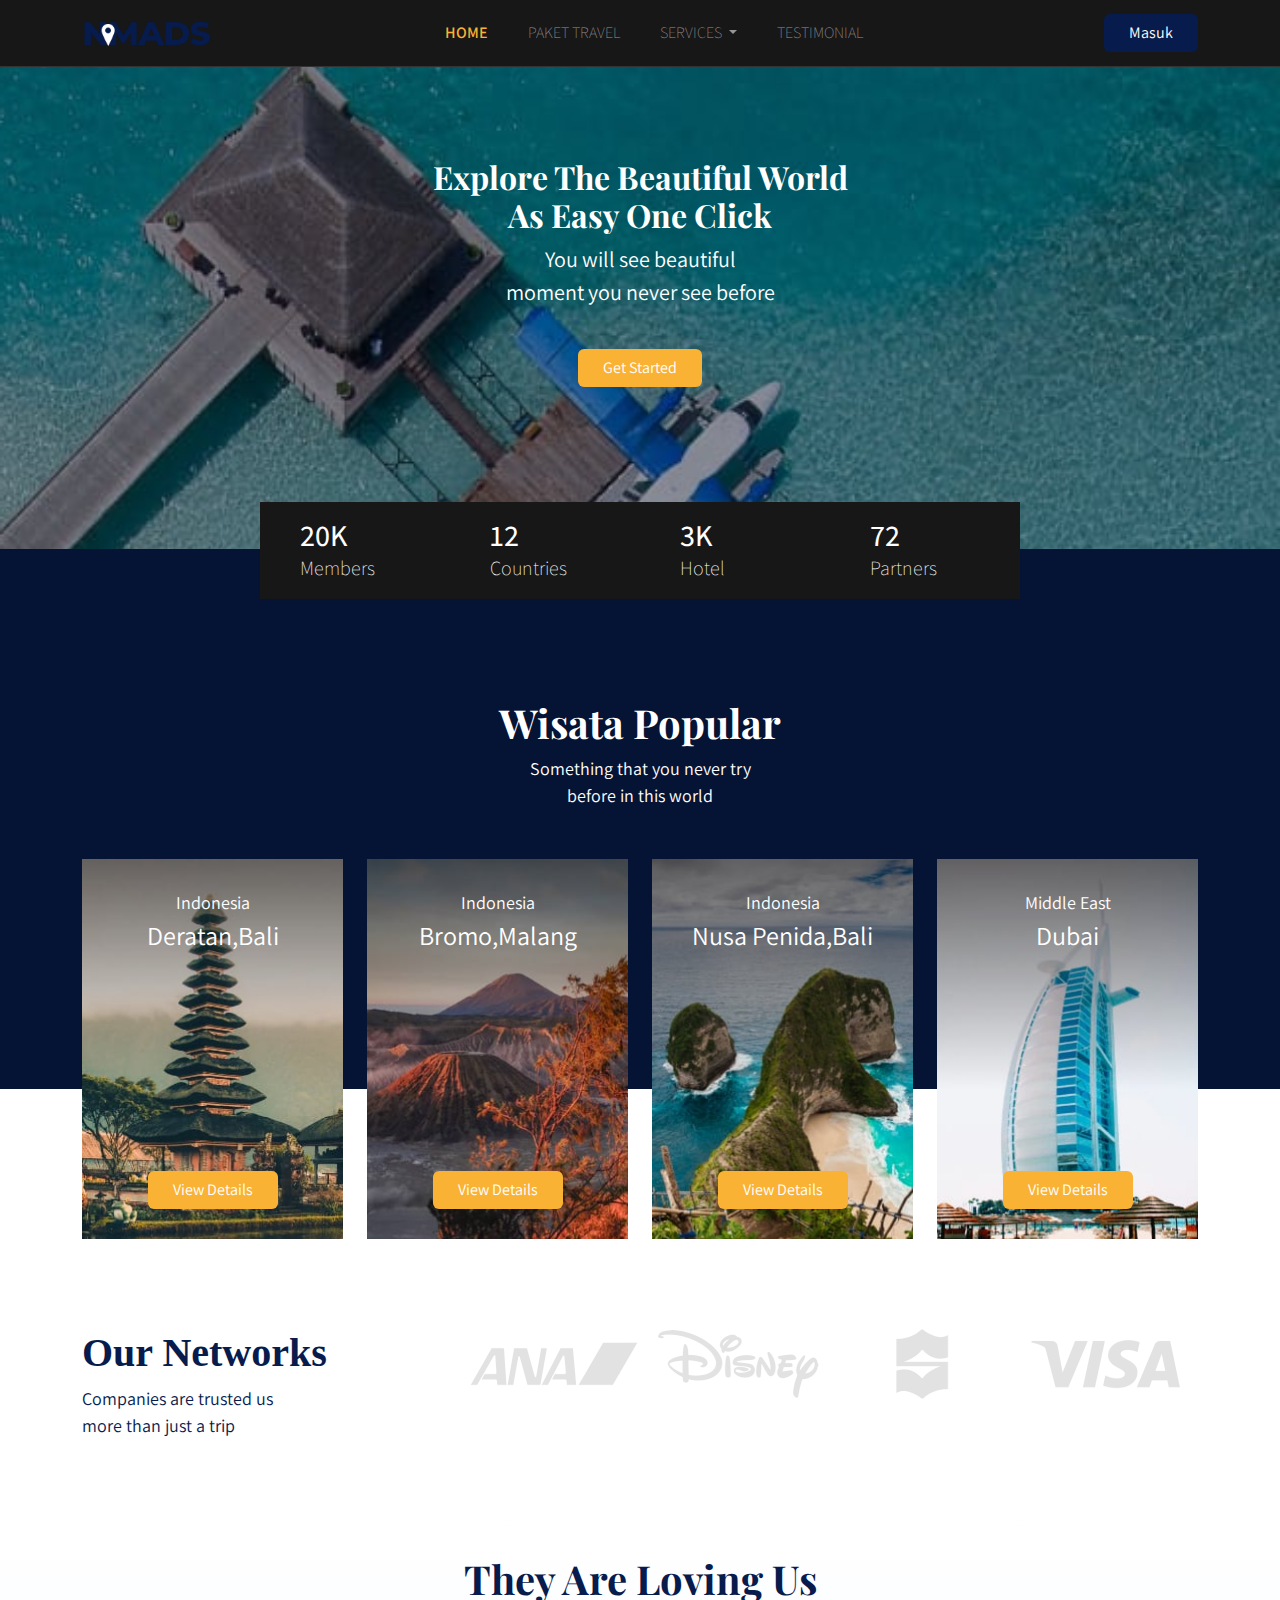
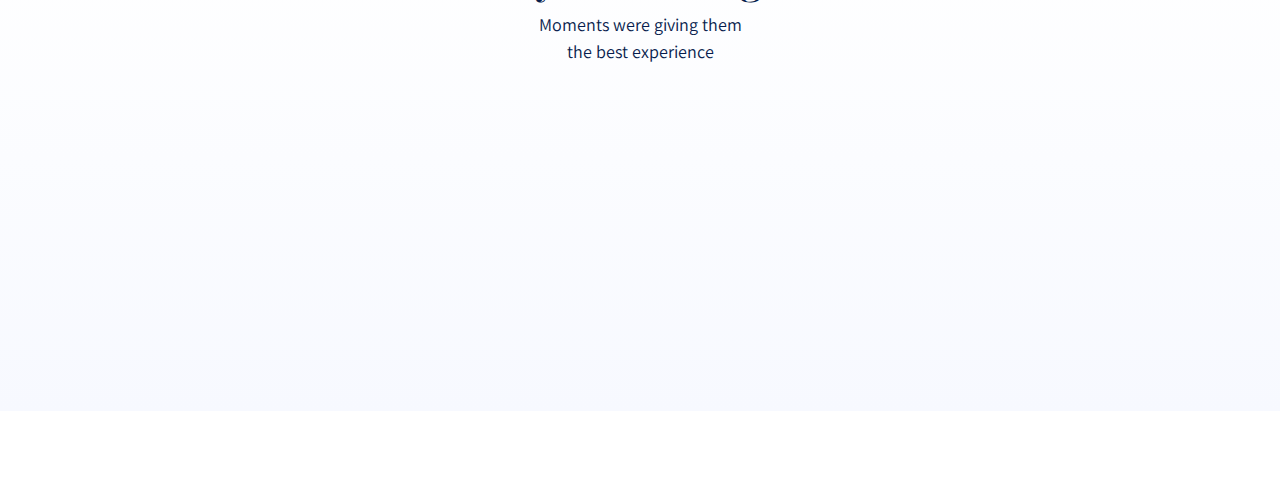
==== index.html @ 22f7c742 "h2 style-heading" ====
<!doctype html>
<html lang="en">

<head>
    <!-- Required meta tags -->
    <meta charset="utf-8">
    <meta name="viewport" content="width=device-width, initial-scale=1, shrink-to-fit=no">

    <!-- Bootstrap CSS -->
    <link rel="stylesheet" href="frontend/libraries/bootstrap/css/bootstrap.css">

    
    <!-- main scss -->
    <link rel="stylesheet" href="frontend/styles/main.css">

    <style>
@import url('https://fonts.googleapis.com/css2?family=Assistant:wght@200..800&family=Playfair+Display:ital,wght@0,400..900;1,400..900&display=swap');
</style>




    <!-- Font Awesome -->
    <link rel="stylesheet" href="frontend/libraries/bootstrap/css/all.css">

    <!-- my css -->
    <link rel="stylesheet" href="frontend/libraries/bootstrap/css/style.css">

    <title>Nomads Travel</title>
</head>

<body>
    <!-- Navbar -->
    <nav class="navbar navbar-expand-lg navbar-dark fixed-top">
        <div class="container">
            <a class="navbar-brand" href="#">
                <img src="frontend/images/logo@2x.png" alt="Nomads Travel">
            </a>
            <button class="navbar-toggler" type="button" data-toggle="collapse" data-target="#navbarNav"
                aria-controls="navbarNav" aria-expanded="false" aria-label="Toggle navigation">
                <span class="navbar-toggler-icon"></span>
            </button>
            <div class="collapse navbar-collapse" id="navbarNav">
                <ul class="navbar-nav text-uppercase mx-auto">
                    <li class="nav-item active">
                        <a class="nav-link" href="index.html">Home</a>
                    </li>
                    <li class="nav-item">
                        <a class="nav-link" href="#">Paket Travel</a>
                    </li>
                    <li class="nav-item dropdown">
          <a class="nav-link dropdown-toggle" href="#" role="button" data-bs-toggle="dropdown" aria-expanded="false">
            Services
          </a>
          <ul class="dropdown-menu">
            <li><a class="dropdown-item" href="#">Action</a></li>
            <li><a class="dropdown-item" href="#">Another action</a></li>
            <li><hr class="dropdown-divider"></li>
            <li><a class="dropdown-item" href="#">Something else here</a></li>
          </ul>
        </li>
                    <li class="nav-item">
                        <a class="nav-link" href="#">Testimonial</a>
                    </li>
                </ul>
                <!-- Mobile Button -->
                <form  class="form-inline d-sm-block d-md-none">
                    <button class="btn btn-login  my-2 my-sm-0">
                        Masuk
                    </button>
                </form>
                <!-- akhir mobile button -->
                <!-- Desktop Button -->
                <form  class="form-inline my-2 my-lg-0 d-none d-md-block">
                    <button class="btn btn-login btn-navbar-right my-2 my-sm-0 px-4">
                        Masuk
                    </button>
                </form>
                <!-- Akhir Desktop Button -->
            </div>
        </div>
    </nav>
    <!-- Akhir Navbar -->

   
    <!-- header -->
    <section class="header text-center">
        <div class="container">
            <div class="row" style="margin-top: 100px;">
                <div class="col">
                    <h3>Explore The Beautiful World 
                        <br>
                        As Easy One Click</h3>
                    <p>You will see beautiful
                        <br>
moment you never see before</p>
<a href="#" class="btn btn-get-started px-4 mt-4">Get Started</a>
                </div>
            </div>
        </div>
    </section>


    <main>
        <div class="container">
            <section class="section-stats row justify-content-center" id="stats">
                <div class="col-3 col-md-2 stats-detail">
                    <h2>20K</h2>
                    <p>Members</p>
                </div>
                <!-- 2 -->
                 <div class="col-3 col-md-2 stats-detail">
                    <h2>12</h2>
                    <p>Countries</p>
                </div>
                <!-- 3 -->
                 <div class="col-3 col-md-2 stats-detail">
                    <h2>3K</h2>
                    <p>Hotel</p>
                </div>
                <!-- 4 -->
                 <div class="col-3 col-md-2 stats-detail">
                    <h2>72</h2>
                    <p>Partners</p>
                </div>
            </section>
        </div>

        <section class="section-popular" id="popular">
            <div class="container">
                <div class="row">
                    <div class="col text-center section-popular-heading">
                        <h2>Wisata Popular</h2>
                        <p>Something that you never try
                        <br>before in this world</p>
                    </div>
                </div>
            </div>
        </section>

        <section class="section-popular-content" id="popularContent">
            <div class="container">
                <div class="section-popular-travel row justify-content-center">
                    <div class="col-sm-6 col-md-4 col-lg-3">
                        <div class="card-travel text-center d-flex flex-column" style="background-image: url('frontend/images/travel-1.jpg');">
                            <div class="travel-country">Indonesia</div>
                            <div class="travel-location">Deratan,Bali</div>
                            <div class="travel-button mt-auto">
                                <a href="#" class="btn btn-travel-details px-4">View Details</a>
                            </div>
                        </div>
                    </div>
                    <!-- 2 -->
                    <div class="col-sm-6 col-md-4 col-lg-3">
                        <div class="card-travel text-center d-flex flex-column" style="background-image: url('frontend/images/travel-2.jpg');">
                            <div class="travel-country">Indonesia</div>
                            <div class="travel-location">Bromo,Malang</div>
                            <div class="travel-button mt-auto">
                                <a href="#" class="btn btn-travel-details px-4">View Details</a>
                            </div>
                        </div>
                    </div>
                    <!-- 3 -->
                    <div class="col-sm-6 col-md-4 col-lg-3">
                        <div class="card-travel text-center d-flex flex-column" style="background-image: url('frontend/images/travel-3.jpg');">
                            <div class="travel-country">Indonesia</div>
                            <div class="travel-location">Nusa Penida,Bali</div>
                            <div class="travel-button mt-auto">
                                <a href="#" class="btn btn-travel-details px-4">View Details</a>
                            </div>
                        </div>
                    </div>
                    <!-- 4 -->
                    <div class="col-sm-6 col-md-4 col-lg-3">
                        <div class="card-travel text-center d-flex flex-column" style="background-image: url('frontend/images/travel-4.jpg');">
                            <div class="travel-country">Middle East</div>
                            <div class="travel-location">Dubai</div>
                            <div class="travel-button mt-auto">
                                <a href="#" class="btn btn-travel-details px-4">View Details</a>
                            </div>
                        </div>
                    </div>
                </div>
            </div>
        </section>


        <section class="section-network">
            <div class="container">
                <div class="row">
                    <div class="col-md-4">
                        <h2>Our Networks</h2>
                        <p>Companies are trusted us
                            <br />
                    more than just a trip</p>
                    </div>
                    <div class="col-md-8 text-center">
                        <img src="frontend/images/partner.png" alt="Logo Partner" class="img-partner">
                    </div>
                </div>
            </div>
        </section>

        <section class="section-testimonial-heading">
            <div class="container">
                <div class="row">
                    <col class="col text-center">
                    <h2>They Are Loving Us</h2>
                    <p>Moments were giving them 
                        <br />
                        the best experience</p>
                </div>
            </div>
        </section>

       

    </main>

    <!-- akhir  header -->


    


    



    






    <!-- Optional JavaScript -->
    <!-- jQuery first, then Popper.js, then Bootstrap JS -->
    <script src="https://code.jquery.com/jquery-3.5.1.slim.min.js"
        integrity="sha384-DfXdz2htPH0lsSSs5nCTpuj/zy4C+OGpamoFVy38MVBnE+IbbVYUew+OrCXaRkfj"
        crossorigin="anonymous"></script>
    <script src="https://cdn.jsdelivr.net/npm/popper.js@1.16.1/dist/umd/popper.min.js"
        integrity="sha384-9/reFTGAW83EW2RDu2S0VKaIzap3H66lZH81PoYlFhbGU+6BZp6G7niu735Sk7lN"
        crossorigin="anonymous"></script>
    <script src="https://stackpath.bootstrapcdn.com/bootstrap/4.5.2/js/bootstrap.min.js"
        integrity="sha384-B4gt1jrGC7Jh4AgTPSdUtOBvfO8shuf57BaghqFfPlYxofvL8/KUEfYiJOMMV+rV"
        crossorigin="anonymous"></script>
    <script src="frontend/libraries/bootstrap/js/all.js"></script>

</body>

</html>
---- frontend/styles/main.css ----
body {
  background-color: #ffffff;
  font-family: "Assistant", sans-serif;
  color: #071C4D;
}

.navbar {
  background-color: #171717;
  border-bottom: 1px solid #333;
}

.navbar-brand img {
  max-height: 40px;
}

.nav-item {
  margin-right: 24px;
  font-weight: 200;
}

.nav-item.active a {
  color: #F9B234 !important;
  font-weight: 600;
}

.nav-link span {
  color: #F9B234;
  font-weight: 600;
}

.btn -navbar-right {
  margin-top: -10px !important;
  margin-bottom: -8px !important;
  margin-right: -18px !important;
  height: 70px;
  border-radius: 0;
}

.btn-login {
  background-color: #071C4D;
  color: #fff;
}
.btn-login:hover {
  background-color: #1e3371;
  color: #fff;
}

.header {
  padding: 148px 0 165px;
  margin-top: -90px;
  background-image: url("../images/header-background.jpg");
  background-size: cover;
}
.header h3, .header p {
  color: #fff;
}
.header h3 {
  font-family: "Playfair Display", serif;
  font-weight: bold;
  font-size: 32px;
}
.header p {
  font-size: 22px;
}
.header .btn-get-started {
  background-color: #F9B234;
  color: #fff;
}
.header .btn-get-started:hover {
  background-color: #FFAA69;
  color: #fff;
}

.section-stats {
  margin-top: -50px;
}
.section-stats .stats-detail {
  padding-top: 15px;
  background-color: #171717;
  padding-left: 40px;
  color: white;
}
.section-stats h2 {
  font-size: 30px;
  margin-bottom: 0;
}
.section-stats p {
  font-size: 20px;
  font-weight: lighter;
}

.section-popular {
  min-height: 540px;
  background-color: #051334;
  margin-top: -50px;
  margin-bottom: -230px;
}
.section-popular .section-popular-heading {
  margin-top: 150px;
}
.section-popular .section-popular-heading h2, .section-popular .section-popular-heading p {
  color: #fff;
}
.section-popular .section-popular-heading h2 {
  font-family: "Playfair Display", serif;
  font-weight: bold;
  font-size: 40px;
}
.section-popular .section-popular-heading p {
  font-size: 18px;
}

.section-popular-content .section-popular-travel .card-travel {
  min-height: 380px;
  background-color: #000;
  color: #fff;
  padding: 30px;
  background-size: cover;
  margin-bottom: 20px;
}
.section-popular-content .section-popular-travel .travel-country {
  font-size: 18px;
  color: #fff;
}
.section-popular-content .section-popular-travel .travel-location {
  font-size: 26px;
  color: #fff;
}
.section-popular-content .section-popular-travel .travel-button .btn-travel-details {
  background-color: #F9B234;
  color: #fff;
}
.section-popular-content .section-popular-travel .travel-button .btn-travel-details:hover {
  background-color: #FFAe6f;
  color: #fff;
}

.section-network {
  background-color: #fff;
  margin-top: -170px;
  padding-top: 240px;
  margin-bottom: 50px;
}
.section-network h2 {
  font-family: "PlayfairDisplay", serif;
  font-weight: bold;
  font-size: 40px;
}
.section-network p {
  font-size: 18px;
}
.section-network img {
  max-width: 100%;
}

.section-testimonial-heading {
  background: linear-gradient(#fff 0%, #f7f9ff 100%);
  padding-top: 50px;
  min-height: 506px;
}
.section-testimonial-heading h2 {
  font-family: "Playfair Display", serif;
  font-weight: bold;
  font-size: 40px;
  text-align: center;
}
.section-testimonial-heading p {
  font-size: 18px;
  text-align: center;
}

.section-testimonial-heading {
  background: linear-gradient(#fff 0%, #f7f9ff 100%);
  padding-top: 50px;
  min-height: 506px;
}
.section-testimonial-heading h2 {
  font-family: "Playfair Display", serif;
  font-weight: bold;
  font-size: 40px;
}/*# sourceMappingURL=main.css.map */
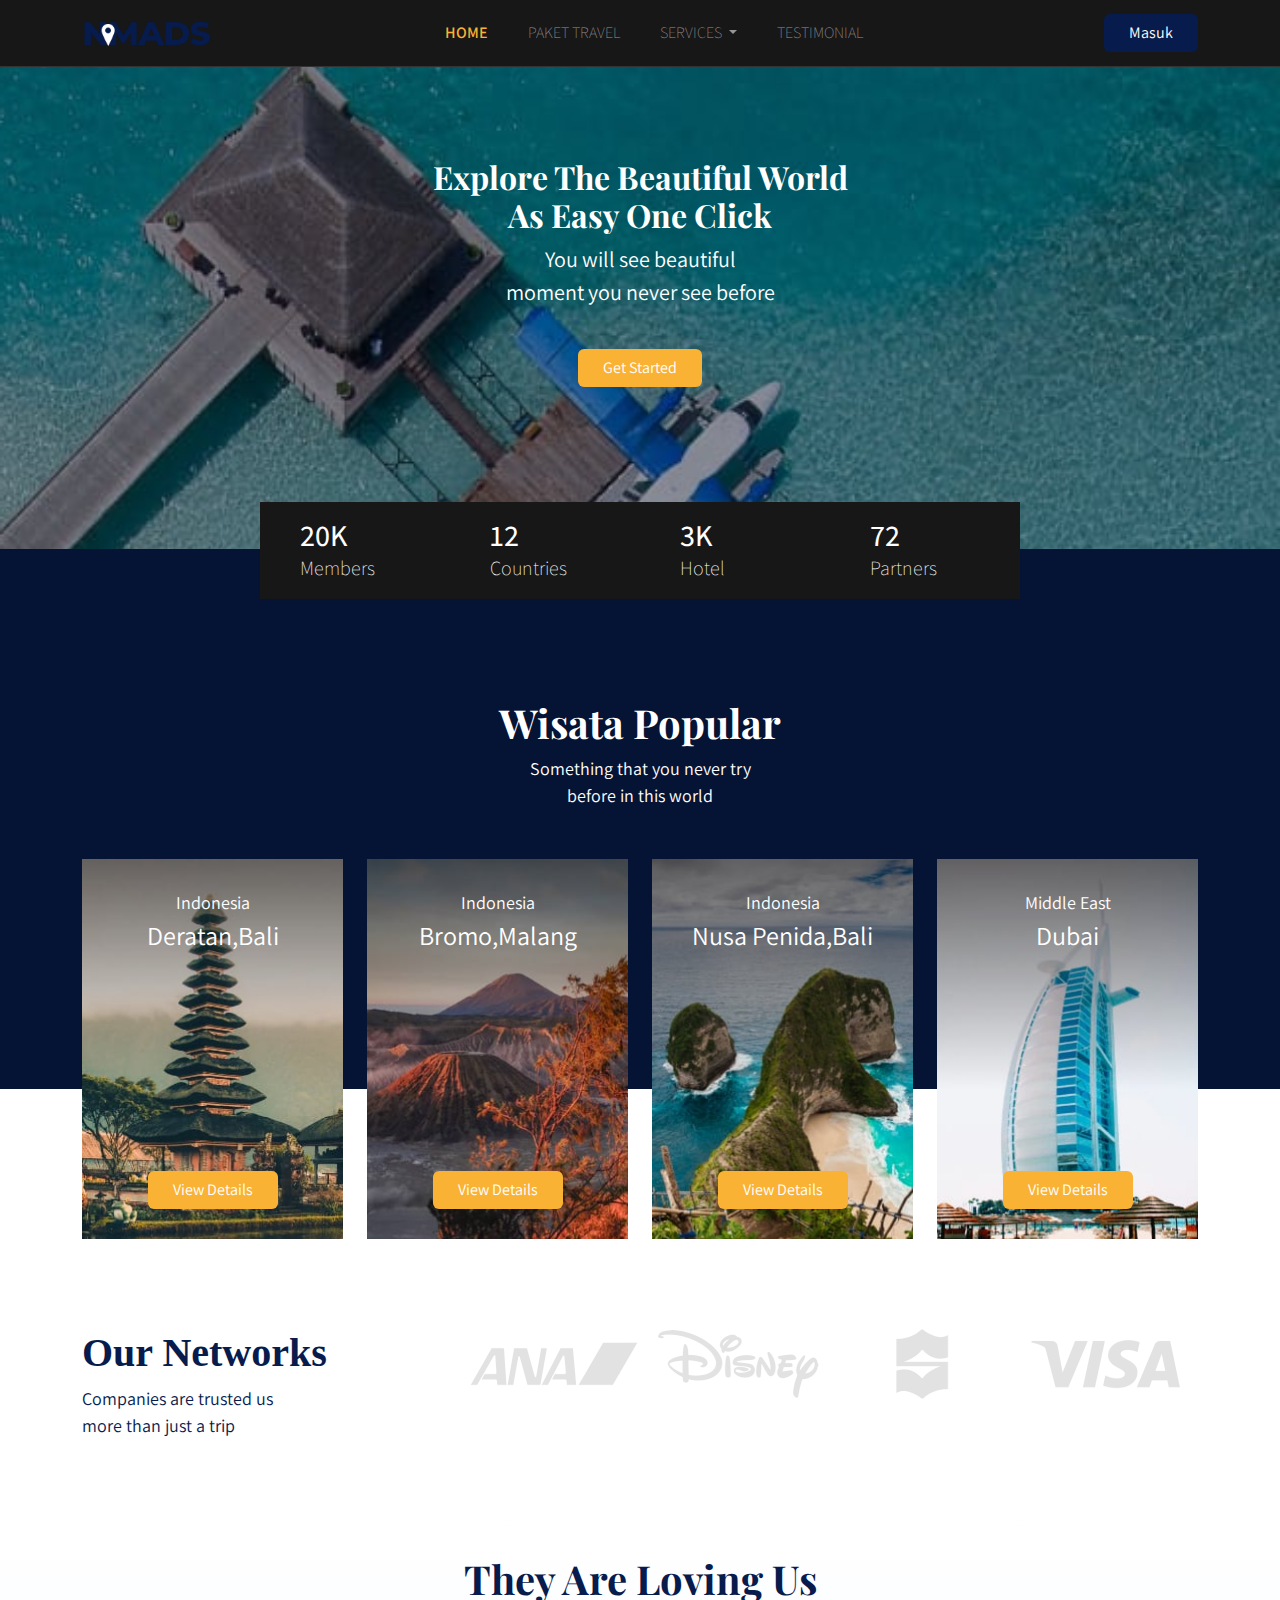
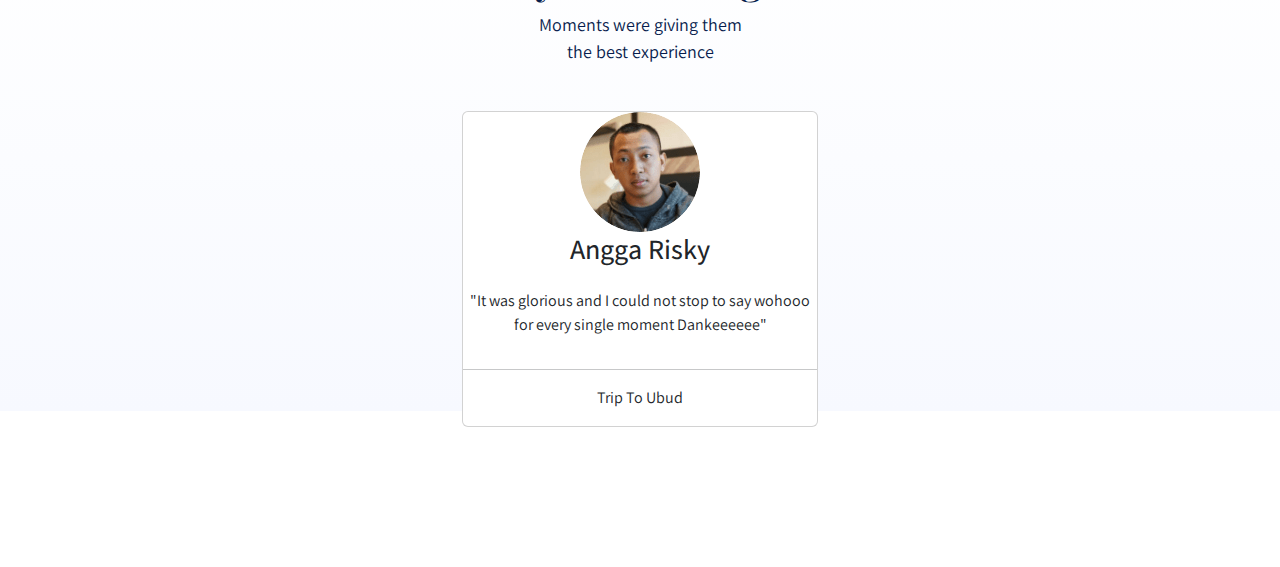
==== commit 987d4d6d: "style section-testimonial-content" ====
--- a/index.html
+++ b/index.html
@@ -214,6 +214,25 @@
             </div>
         </section>
 
+        <section class="section-testimonial-content" id="testimonialContent">
+            <div class="container">
+                <div class="section-popular-travel row justify-content-center">
+                    <div class="col-sm-6 col-md-6 col-lg-4">
+                        <div class="card card-testimonial text-center">
+                            <div class="testimonial-content">
+                                <img src="frontend/images/avatar-1.png" alt="User" class="rounded-circle">
+                                <h3 class="mb-4">Angga Risky</h3>
+                                <p class="testimonial">"It was glorious and I could not stop to say wohooo for every single moment
+                                    Dankeeeeee"</p>
+                            </div>
+                            <hr>
+                            <p class="trip-to-mt-2">Trip To Ubud</p>
+                        </div>
+                    </div>
+                </div>
+            </div>
+        </section>
+
        
 
     </main>
--- a/frontend/styles/main.css
+++ b/frontend/styles/main.css
@@ -178,4 +178,12 @@
   font-family: "Playfair Display", serif;
   font-weight: bold;
   font-size: 40px;
+}
+.section-testimonial-heading p {
+  font-size: 18px;
+}
+
+.section-testimonial-content {
+  margin-top: -300px;
+  padding-bottom: 50px;
 }/*# sourceMappingURL=main.css.map */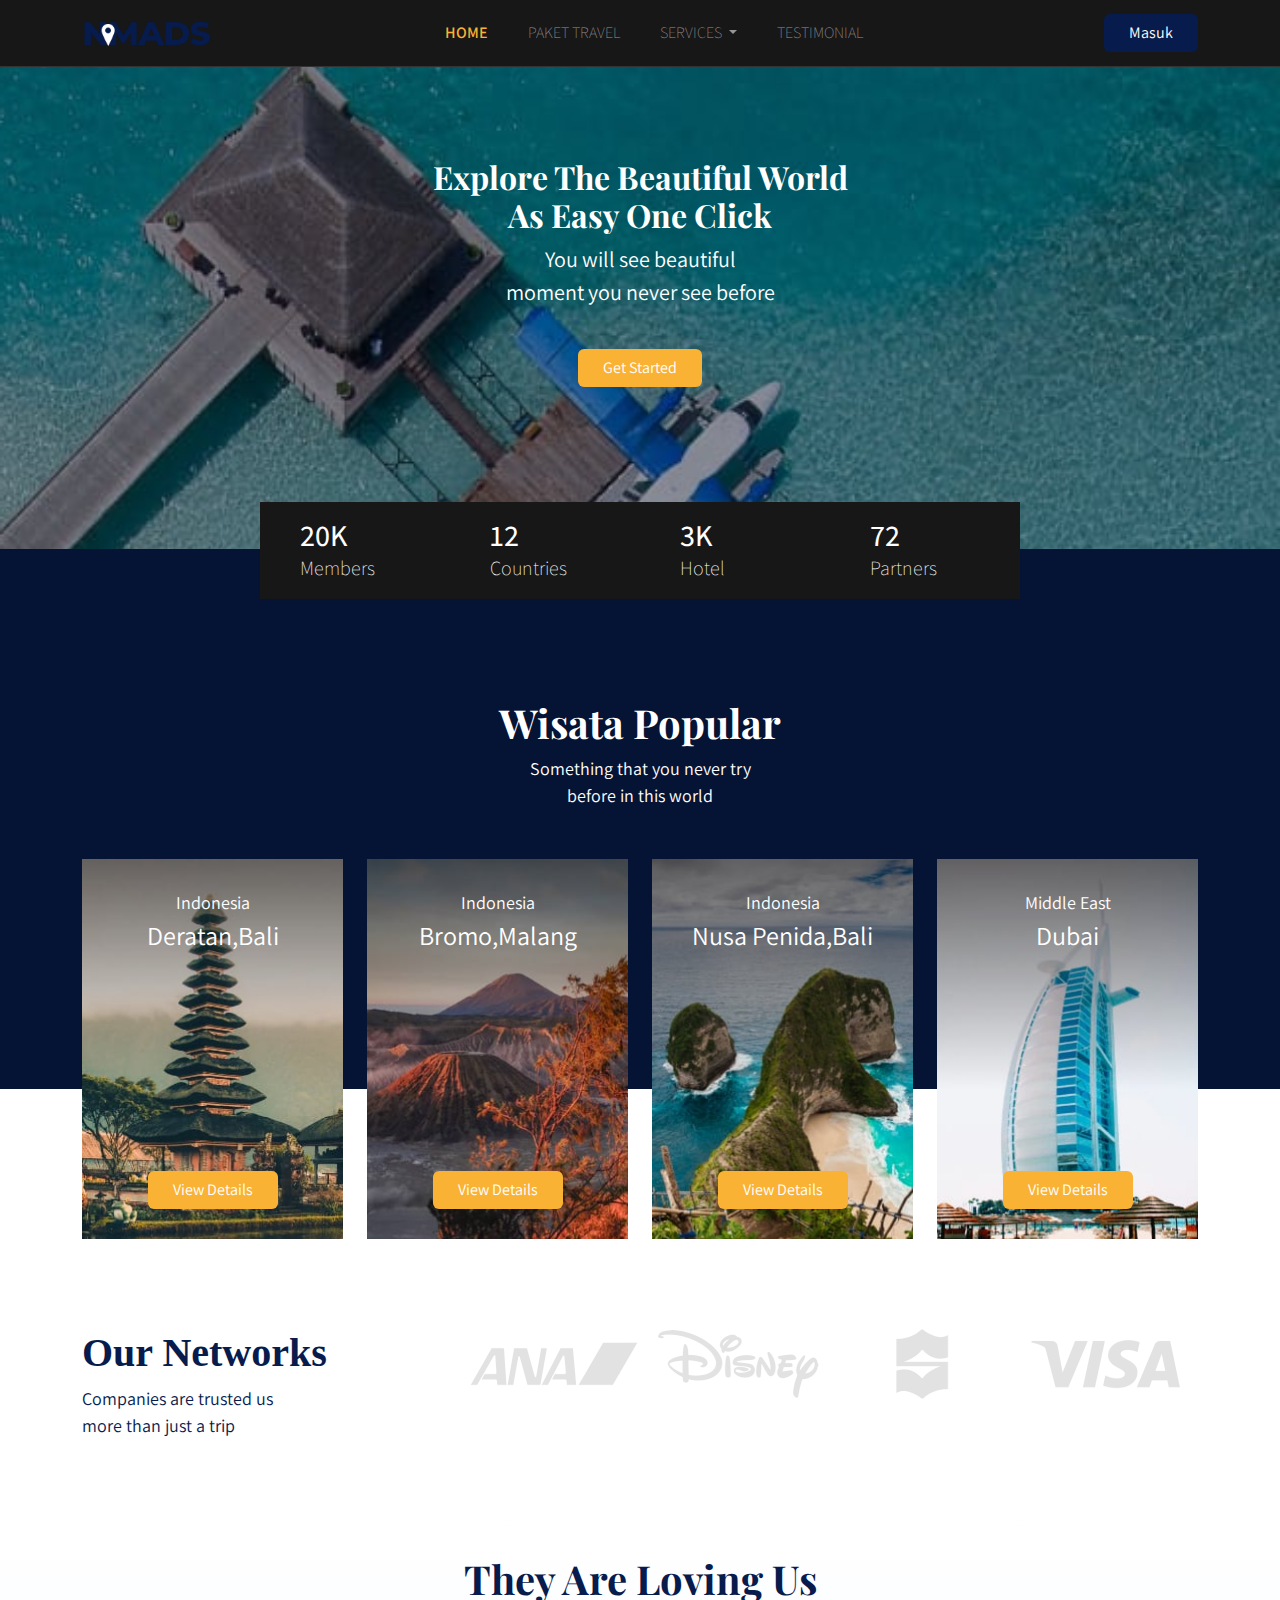
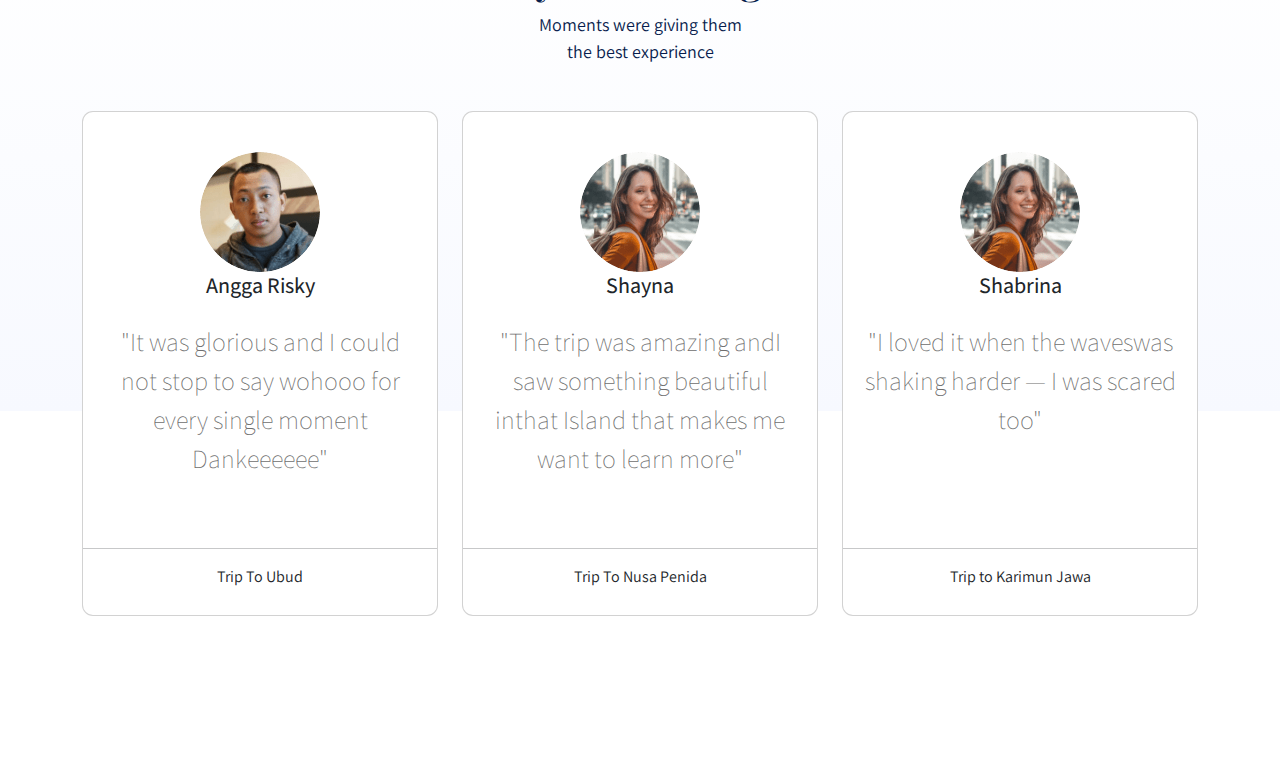
==== commit b6c98904: "3 card" ====
--- a/index.html
+++ b/index.html
@@ -229,6 +229,30 @@
                             <p class="trip-to-mt-2">Trip To Ubud</p>
                         </div>
                     </div>
+                     <div class="col-sm-6 col-md-6 col-lg-4">
+                        <div class="card card-testimonial text-center">
+                            <div class="testimonial-content">
+                                <img src="frontend/images/avatar-2.png" alt="User" class="rounded-circle">
+                                <h3 class="mb-4">Shayna</h3>
+                                <p class="testimonial">"The trip was amazing andI saw something beautiful inthat Island that makes me 
+                                    want to learn more"</p>
+                            </div>
+                            <hr>
+                            <p class="trip-to-mt-2">Trip To Nusa Penida</p>
+                        </div>
+                    </div>
+                     <div class="col-sm-6 col-md-6 col-lg-4">
+                        <div class="card card-testimonial text-center">
+                            <div class="testimonial-content">
+                                <img src="frontend/images/avatar-2.png" alt="User" class="rounded-circle">
+                                <h3 class="mb-4">Shabrina</h3>
+                                <p class="testimonial">"I loved it when the waveswas shaking harder — I was
+                            scared too"</p>
+                            </div>
+                            <hr>
+                            <p class="trip-to-mt-2">Trip to Karimun Jawa</p>
+                        </div>
+                    </div>
                 </div>
             </div>
         </section>
--- a/frontend/styles/main.css
+++ b/frontend/styles/main.css
@@ -186,4 +186,29 @@
 .section-testimonial-content {
   margin-top: -300px;
   padding-bottom: 50px;
+}
+.section-testimonial-content .card-testimonial {
+  padding: 40px 20px 10px;
+  border-radius: 11px;
+  margin-bottom: 20px;
+}
+.section-testimonial-content .card-testimonial .testimonial-content {
+  min-height: 380px;
+}
+.section-testimonial-content .card-testimonial h3 {
+  font-size: 22px;
+}
+.section-testimonial-content .card-testimonial .testimonial {
+  font-weight: 200;
+  font-size: 26px;
+  color: #6e6e6e;
+}
+.section-testimonial-content .card-testimonial .trip-to {
+  font-weight: normal;
+  font-size: 22px;
+  color: #6e6e6e;
+}
+.section-testimonial-content .card-testimonial hr {
+  margin-left: -20px;
+  margin-right: -20px;
 }/*# sourceMappingURL=main.css.map */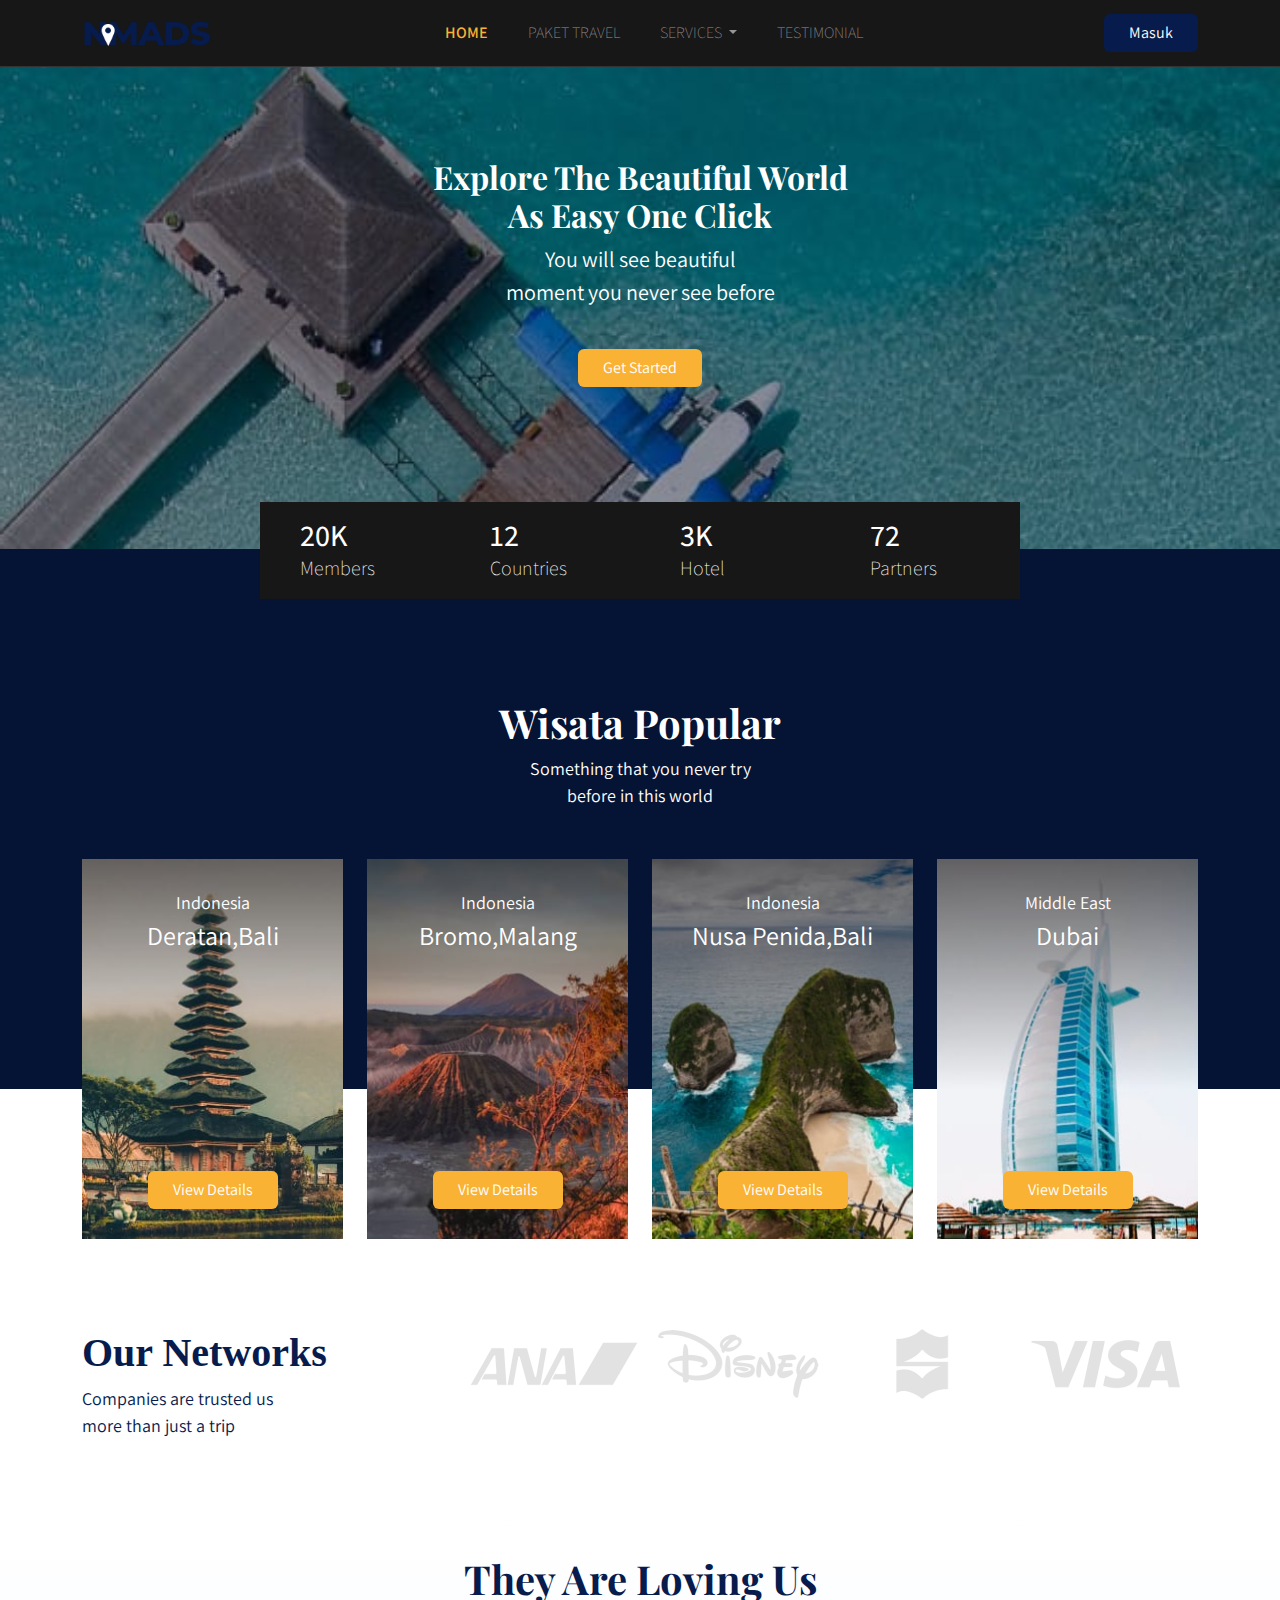
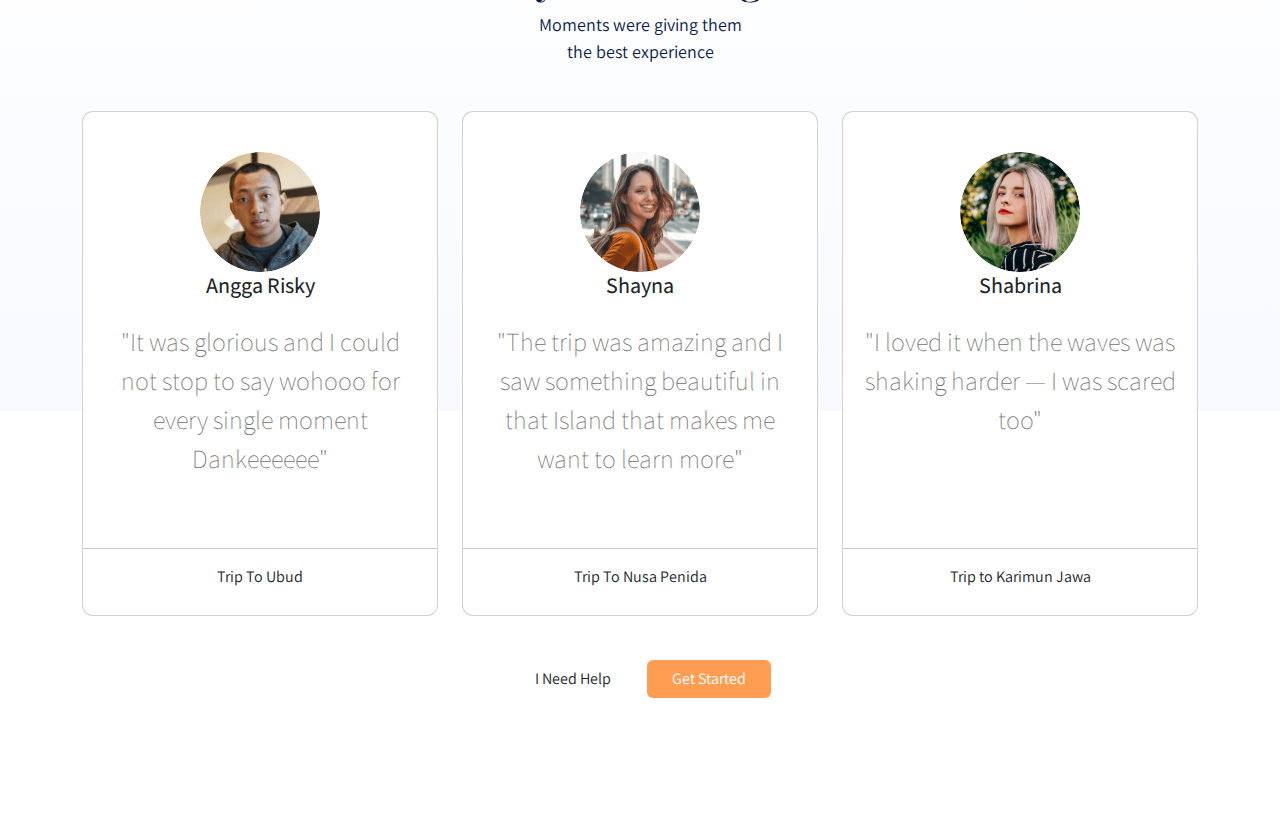
==== commit fb0cb1d8: "btn-get-started" ====
--- a/index.html
+++ b/index.html
@@ -234,7 +234,9 @@
                             <div class="testimonial-content">
                                 <img src="frontend/images/avatar-2.png" alt="User" class="rounded-circle">
                                 <h3 class="mb-4">Shayna</h3>
-                                <p class="testimonial">"The trip was amazing andI saw something beautiful inthat Island that makes me 
+                                <p class="testimonial">"The trip was amazing and I
+                                     saw something beautiful in
+                                     that Island that makes me 
                                     want to learn more"</p>
                             </div>
                             <hr>
@@ -244,14 +246,25 @@
                      <div class="col-sm-6 col-md-6 col-lg-4">
                         <div class="card card-testimonial text-center">
                             <div class="testimonial-content">
-                                <img src="frontend/images/avatar-2.png" alt="User" class="rounded-circle">
+                                <img src="frontend/images/avatar-3.png" alt="User" class="rounded-circle">
                                 <h3 class="mb-4">Shabrina</h3>
-                                <p class="testimonial">"I loved it when the waveswas shaking harder — I was
+                                <p class="testimonial">"I loved it when the waves
+                                    was shaking harder — I was
                             scared too"</p>
                             </div>
                             <hr>
                             <p class="trip-to-mt-2">Trip to Karimun Jawa</p>
                         </div>
+                    </div>
+                </div>
+                <div class="row">
+                    <div class="col-12 text-center">
+                        <a href="" class="btn btn-need-help px-4 mt-4 mx-1">
+                            I  Need Help
+                        </a>
+                        <a href="" class="btn btn-get-started px-4 mt-4 mx-1">
+                            Get Started
+                        </a>
                     </div>
                 </div>
             </div>
--- a/frontend/styles/main.css
+++ b/frontend/styles/main.css
@@ -202,6 +202,7 @@
   font-weight: 200;
   font-size: 26px;
   color: #6e6e6e;
+  min-height: 130px;
 }
 .section-testimonial-content .card-testimonial .trip-to {
   font-weight: normal;
@@ -211,4 +212,12 @@
 .section-testimonial-content .card-testimonial hr {
   margin-left: -20px;
   margin-right: -20px;
+}
+.section-testimonial-content .btn-get-started {
+  background-color: #FF9e53;
+  color: #fff;
+}
+.section-testimonial-content .btn-get-started:hover {
+  background-color: #FFAA69;
+  color: #fff;
 }/*# sourceMappingURL=main.css.map */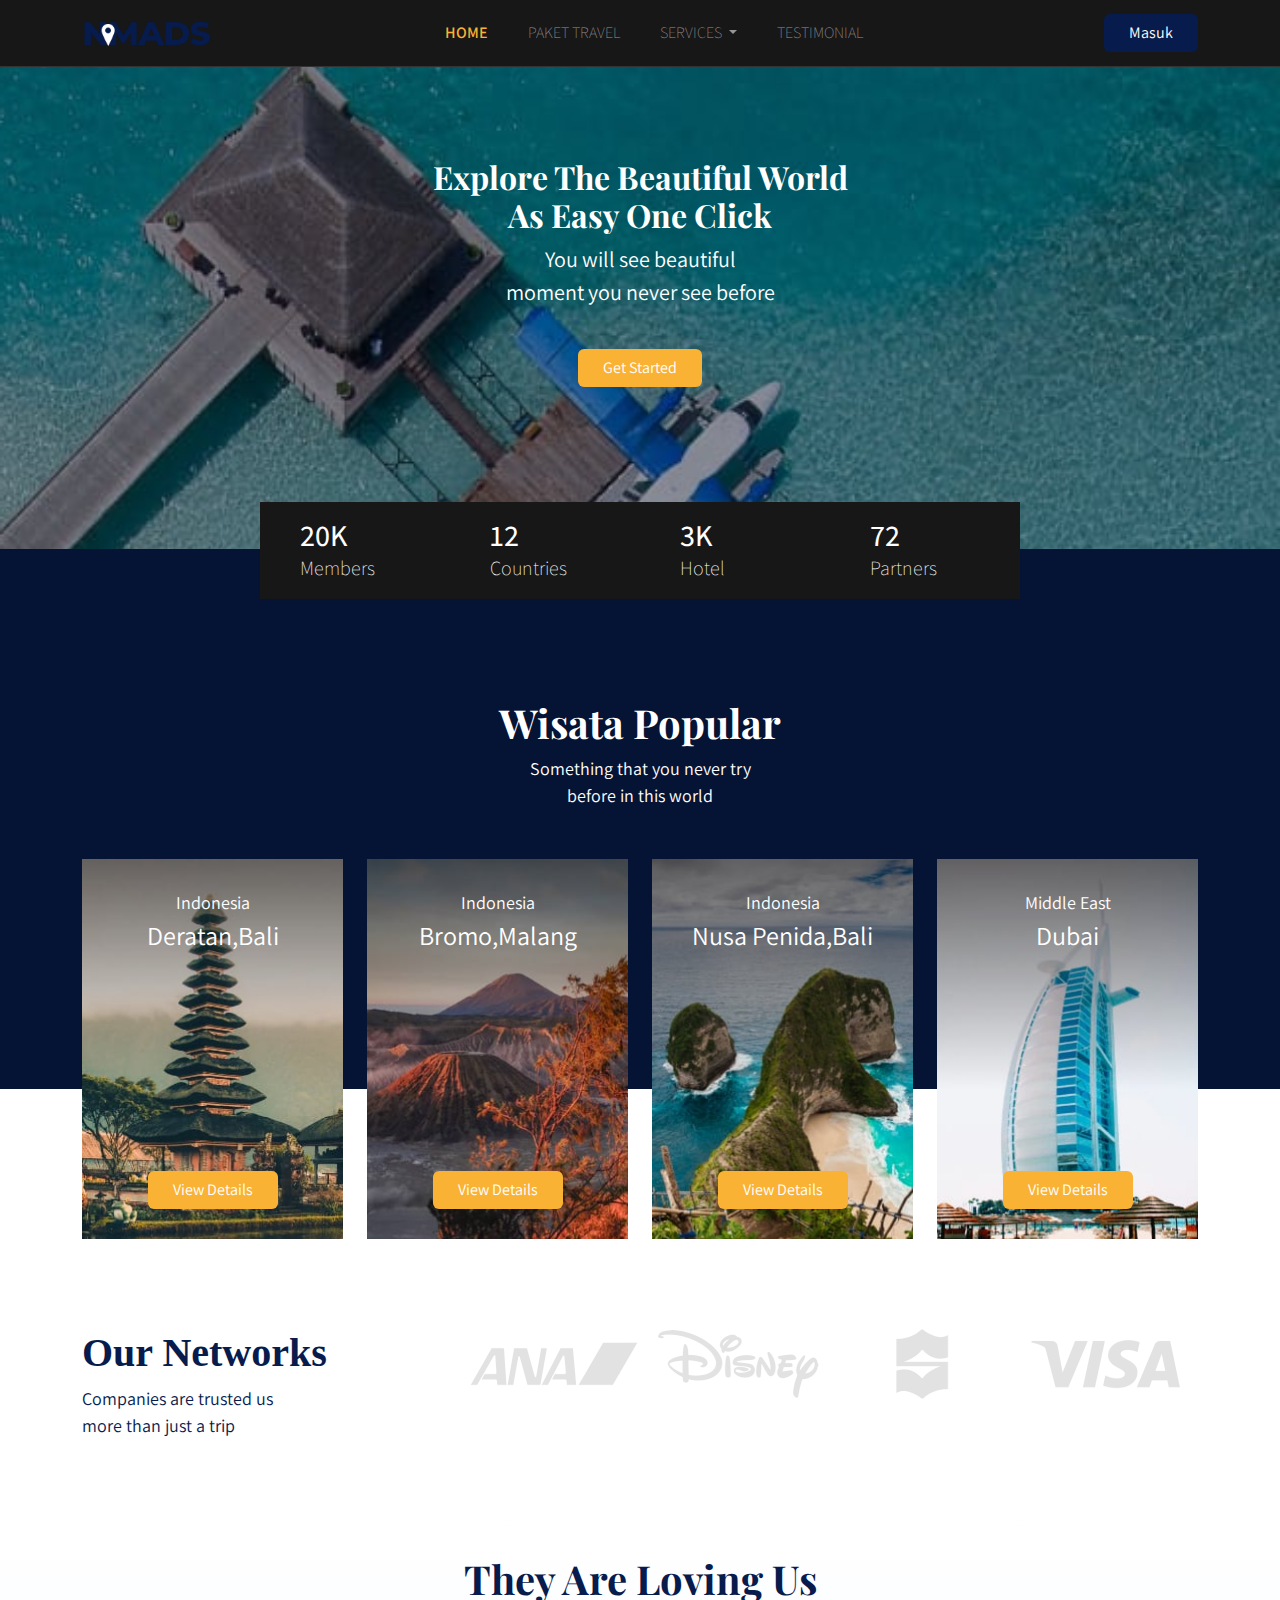
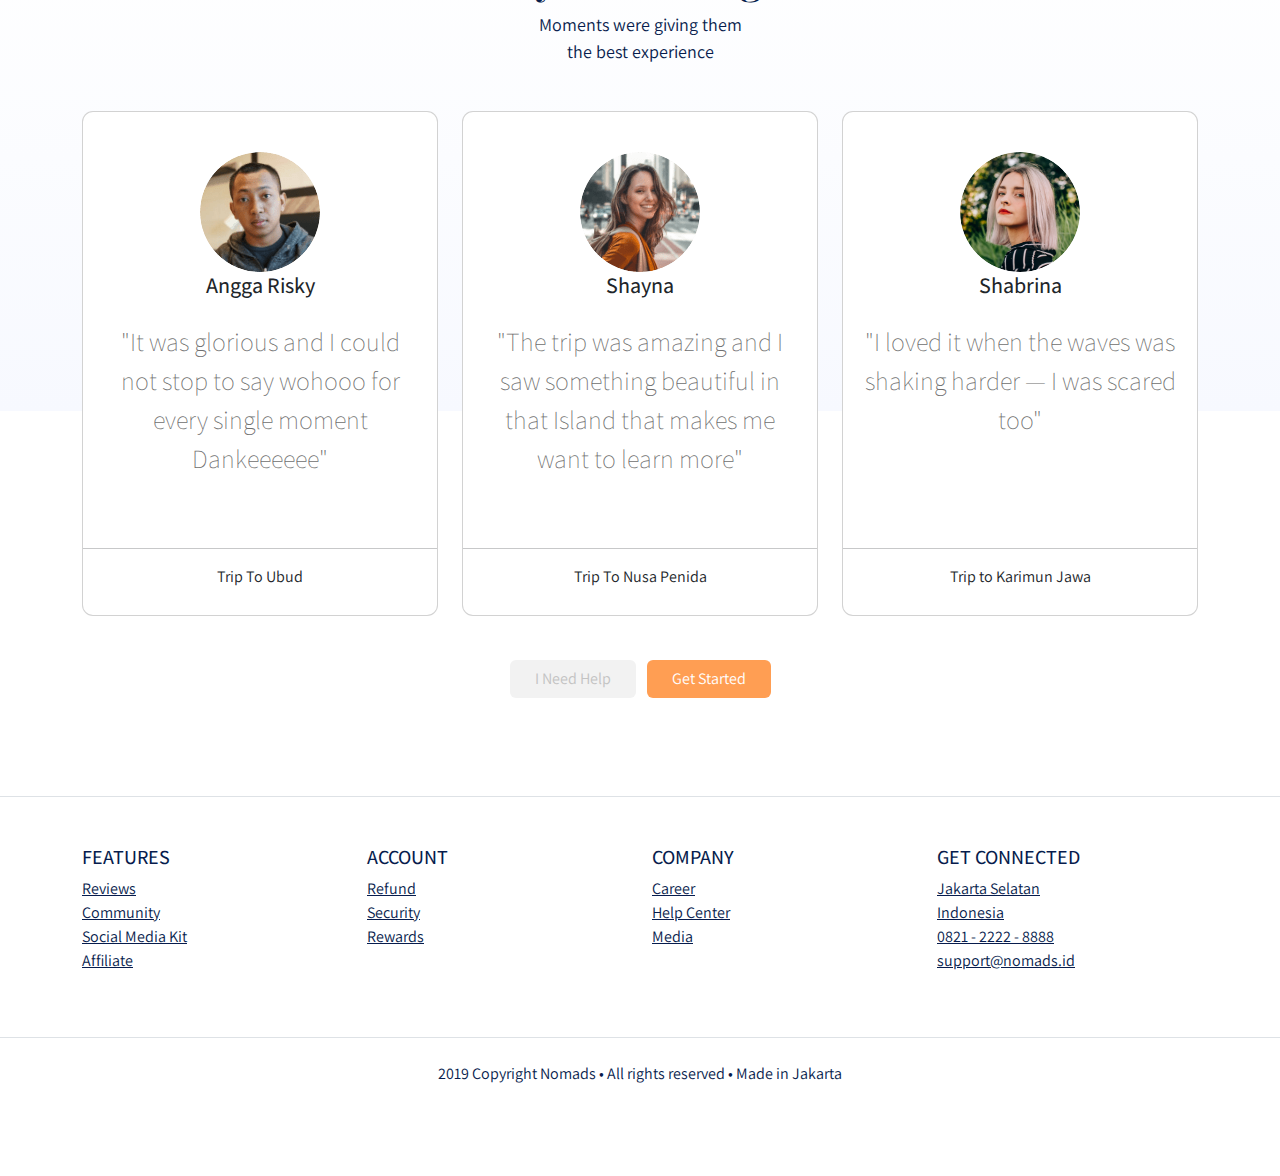
==== commit c9be0e3c: "compelete footer atau landing page home" ====
--- a/index.html
+++ b/index.html
@@ -274,7 +274,63 @@
 
     </main>
 
+
     <!-- akhir  header -->
+
+    <footer class="section-footer mt-5 mb-4 border-top">
+        <div class="container pt-5 pb-5">
+            <div class="row justify-content-center">
+                <div class="col-12">
+                    <div class="row">
+                        <div class="col-12 col-lg-3">
+                            <h5>FEATURES</h5>
+                            <ul class="list-unstyled">
+                                <li><a href="#">Reviews</a></li>
+                                <li><a href="#">Community</a></li>
+                                <li><a href="#">Social Media Kit</a></li>
+                                <li><a href="#">Affiliate</a></li>
+                            </ul>
+                        </div>
+                        <div class="col-12 col-lg-3">
+                            <h5>ACCOUNT</h5>
+                            <ul class="list-unstyled">
+                                <li><a href="#">Refund</a></li>
+                                <li><a href="#">Security</a></li>
+                                <li><a href="#">Rewards</a></li>
+                            </ul>
+                        </div>
+                        <div class="col-12 col-lg-3">
+                            <h5>COMPANY</h5>
+                            <ul class="list-unstyled">
+                                <li><a href="#">Career</a></li>
+                                <li><a href="#">Help Center</a></li>
+                                <li><a href="#">Media</a></li>                               
+                            </ul>
+                        </div>
+                        <div class="col-12 col-lg-3">
+                            <h5>GET CONNECTED</h5>
+                            <ul class="list-unstyled">
+                                <li><a href="#">Jakarta Selatan</a></li>
+                                <li><a href="#">Indonesia</a></li>
+                                <li><a href="#">0821 - 2222 - 8888</a></li>
+                                <li><a href="#">support@nomads.id</a></li>
+                            </ul>
+                        </div>
+                    </div>
+                </div>
+            </div>
+        </div>
+
+
+        <div class="container-fluid">
+            <div class="row border-top justify-content-center align-items-center pt-4">
+                <div class="col-auto text-gray-500 font-weight-light">
+                    2019 Copyright Nomads • All rights reserved • Made in Jakarta
+                </div>
+            </div>
+        </div>
+
+    </footer>
 
 
     
--- a/frontend/styles/main.css
+++ b/frontend/styles/main.css
@@ -220,4 +220,16 @@
 .section-testimonial-content .btn-get-started:hover {
   background-color: #FFAA69;
   color: #fff;
+}
+.section-testimonial-content .btn-need-help {
+  background-color: #f2f2f2;
+  color: #c3c3c3;
+}
+.section-testimonial-content .btn-need-help:hover {
+  background-color: #fafafa;
+  color: #c3c3c3;
+}
+
+.section-footer a {
+  color: #071C4D;
 }/*# sourceMappingURL=main.css.map */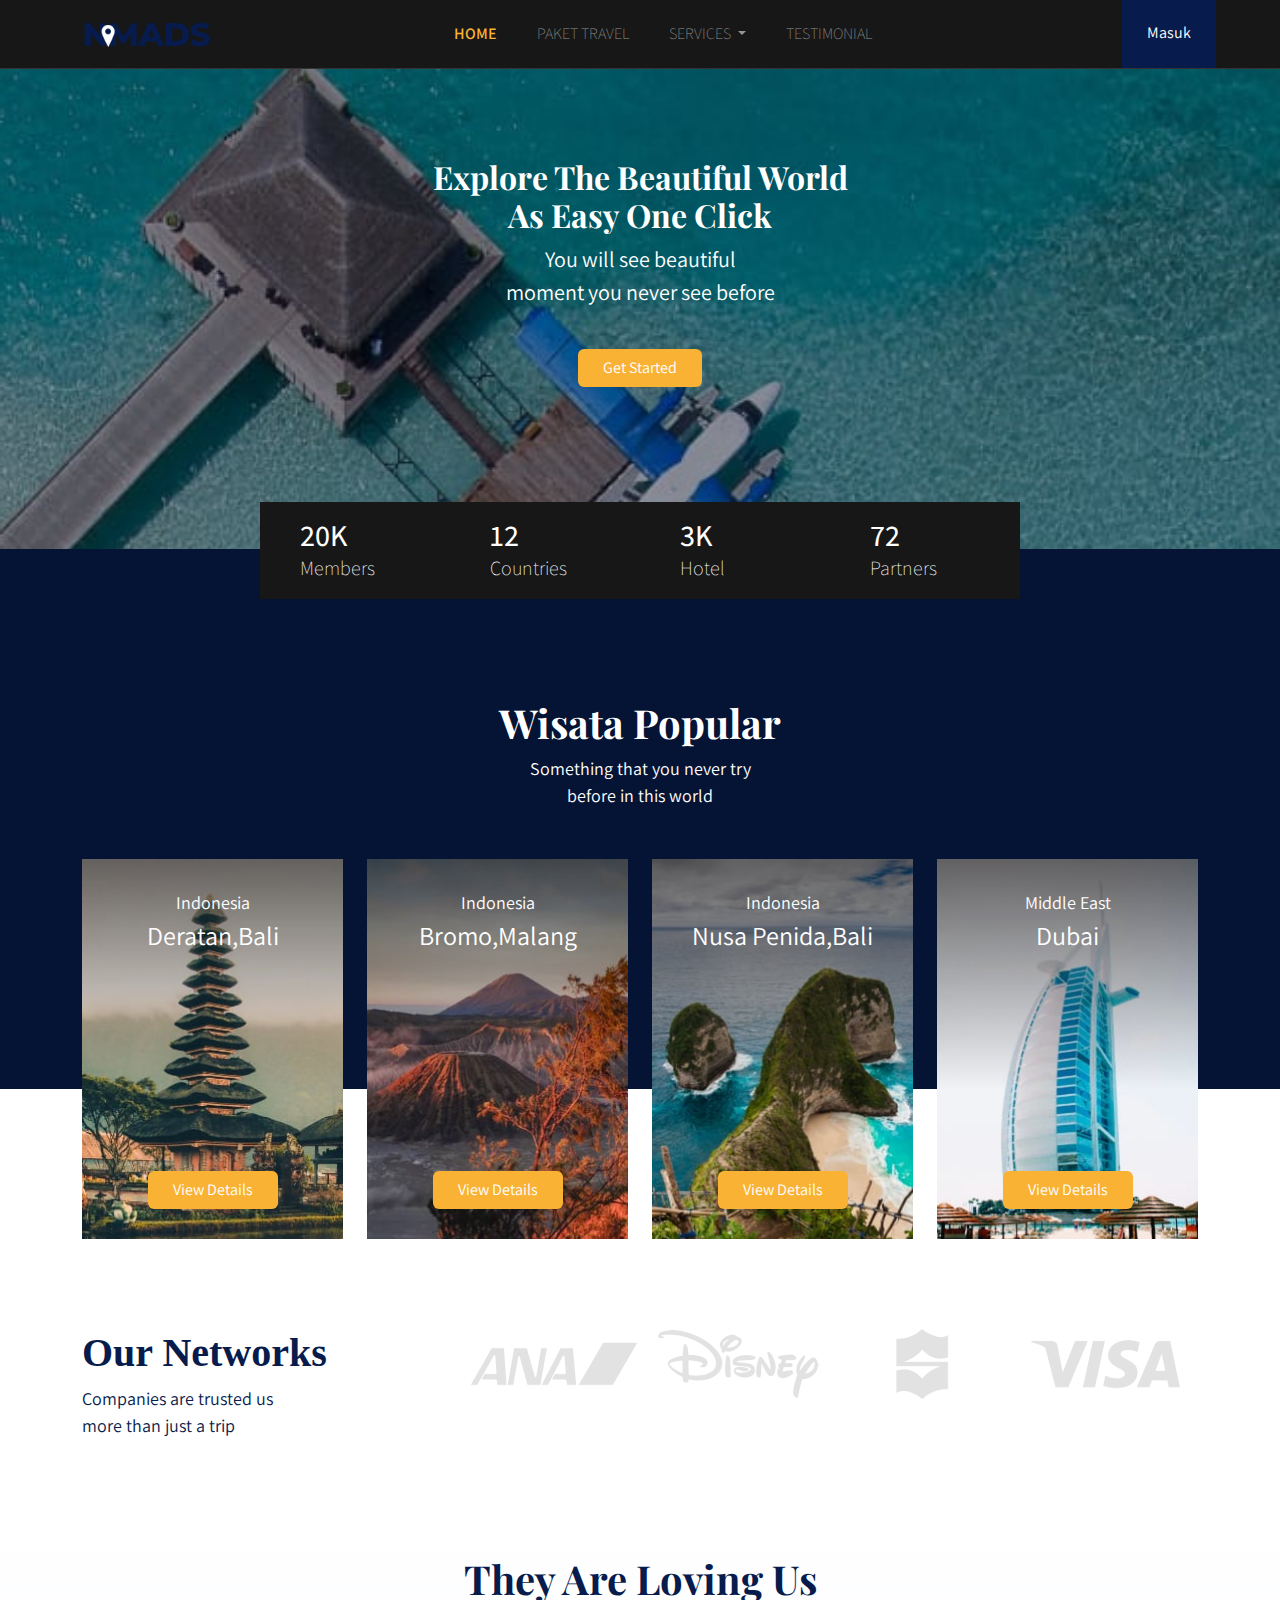
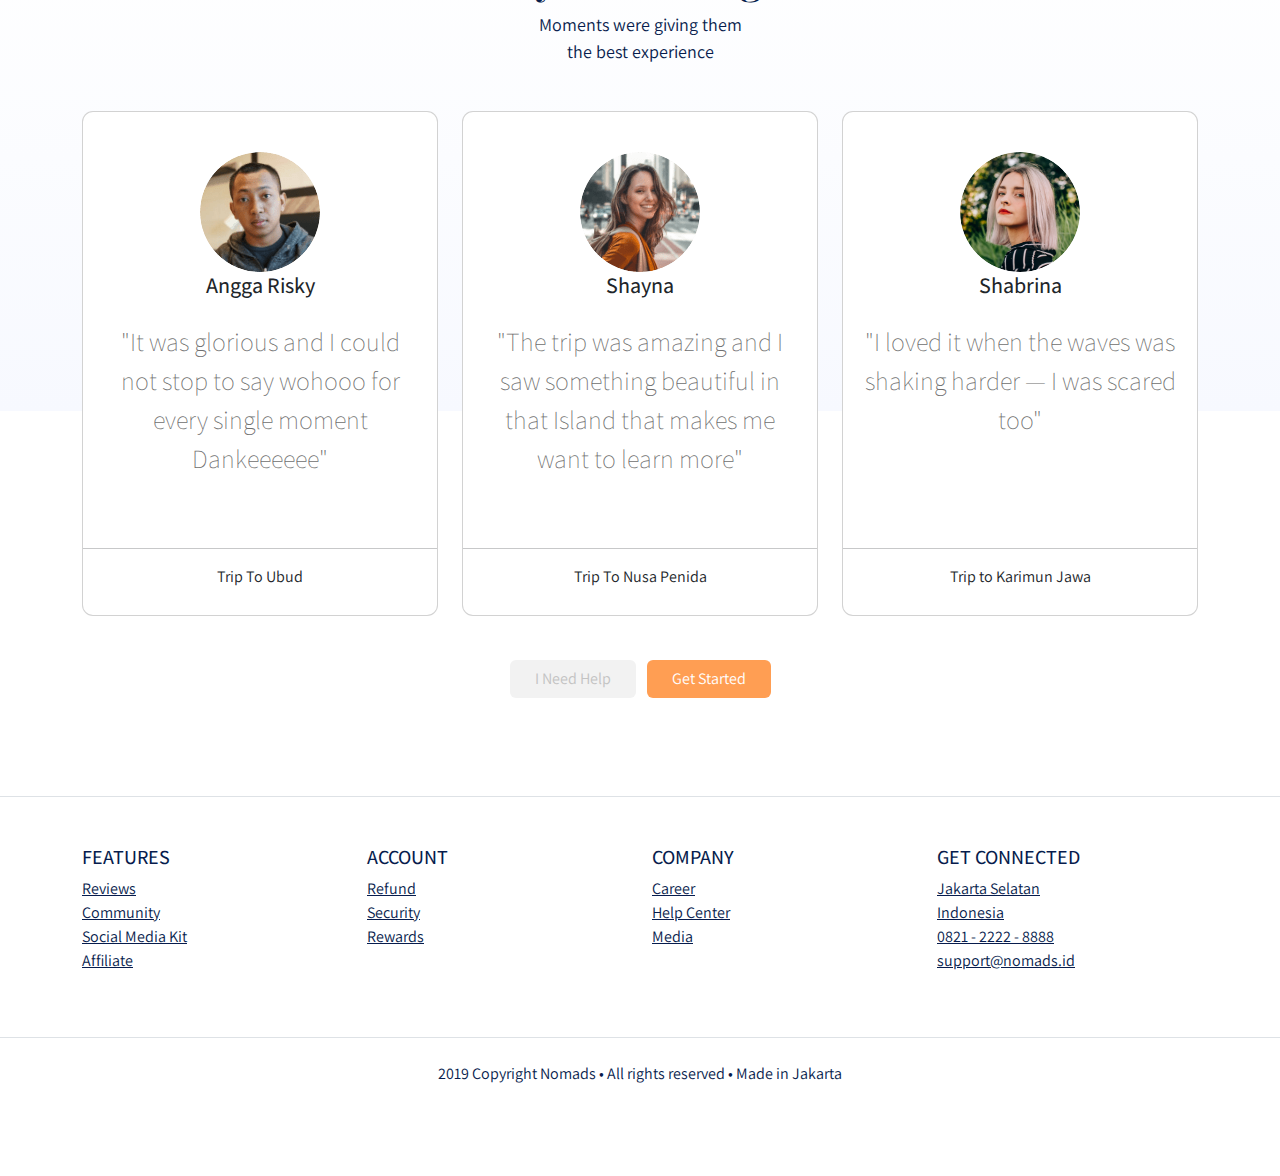
==== commit e0dd5bff: "full halaman details" ====
--- a/index.html
+++ b/index.html
@@ -32,7 +32,8 @@
 
 <body>
     <!-- Navbar -->
-    <nav class="navbar navbar-expand-lg navbar-dark fixed-top">
+   <div class="container">
+     <nav class="navbar navbar-expand-lg navbar-dark fixed-top">
         <div class="container">
             <a class="navbar-brand" href="#">
                 <img src="frontend/images/logo@2x.png" alt="Nomads Travel">
@@ -81,6 +82,7 @@
             </div>
         </div>
     </nav>
+   </div>
     <!-- Akhir Navbar -->
 
    
--- a/frontend/styles/main.css
+++ b/frontend/styles/main.css
@@ -16,6 +16,7 @@
 .nav-item {
   margin-right: 24px;
   font-weight: 200;
+  text-align: left;
 }
 
 .nav-item.active a {
@@ -28,7 +29,7 @@
   font-weight: 600;
 }
 
-.btn -navbar-right {
+.btn-navbar-right {
   margin-top: -10px !important;
   margin-bottom: -8px !important;
   margin-right: -18px !important;
@@ -112,7 +113,7 @@
 
 .section-popular-content .section-popular-travel .card-travel {
   min-height: 380px;
-  background-color: #000;
+  background: #fff;
   color: #fff;
   padding: 30px;
   background-size: cover;
@@ -232,4 +233,88 @@
 
 .section-footer a {
   color: #071C4D;
+}
+
+.section-details-header {
+  min-height: 310px;
+  background: #e4e6eb;
+  margin-top: -70px;
+}
+
+.section-details-content {
+  margin-top: -165px;
+  min-height: 100vh;
+}
+.section-details-content .breadcrumb {
+  background-color: transparent;
+  padding: 0;
+  margin-bottom: 30px;
+}
+.section-details-content .breadcrumb-item.active {
+  font-weight: bold;
+  color: #062b84;
+}
+.section-details-content .card-details {
+  padding: 30px;
+  border-radius: 11px;
+}
+.section-details-content .card-details h1 {
+  font-size: 26px;
+}
+.section-details-content .card-details h2 {
+  font-size: 20px;
+}
+.section-details-content .card-details p {
+  font-size: 18px;
+  color: #b1b1b1;
+}
+.section-details-content .card-right {
+  border-bottom-left-radius: 0;
+  border-bottom-right-radius: 0;
+  border-bottom: 0;
+}
+.section-details-content .features {
+  margin-top: 20px;
+}
+.section-details-content .features h3 {
+  font-size: 18px;
+  color: #071C4D;
+  margin-bottom: 0;
+}
+.section-details-content .features p {
+  margin-bottom: 0;
+}
+.section-details-content .features .description {
+  margin-left: 10px;
+  overflow: hidden;
+  float: left;
+}
+.section-details-content .features .features-image {
+  width: 45px;
+  height: 45px;
+  float: left;
+}
+.section-details-content .gallery .xzoom-container {
+  display: block;
+}
+.section-details-content .gallery .xzoom-container .xzoom {
+  width: 100%;
+  box-shadow: none;
+  margin-bottom: 10px;
+}
+.section-details-content .gallery .xzoom-container .xactive {
+  border: 4px solid #1abc9c;
+  box-shadow: none;
+}
+.section-details-content .member .member-image {
+  width: 40px;
+  height: 40px;
+}
+.section-details-content .join-container {
+  margin-top: -16px;
+}
+.section-details-content .btn-join-now {
+  background-color: #FF9e53;
+  color: #fff;
+  border-radius: 0;
 }/*# sourceMappingURL=main.css.map */